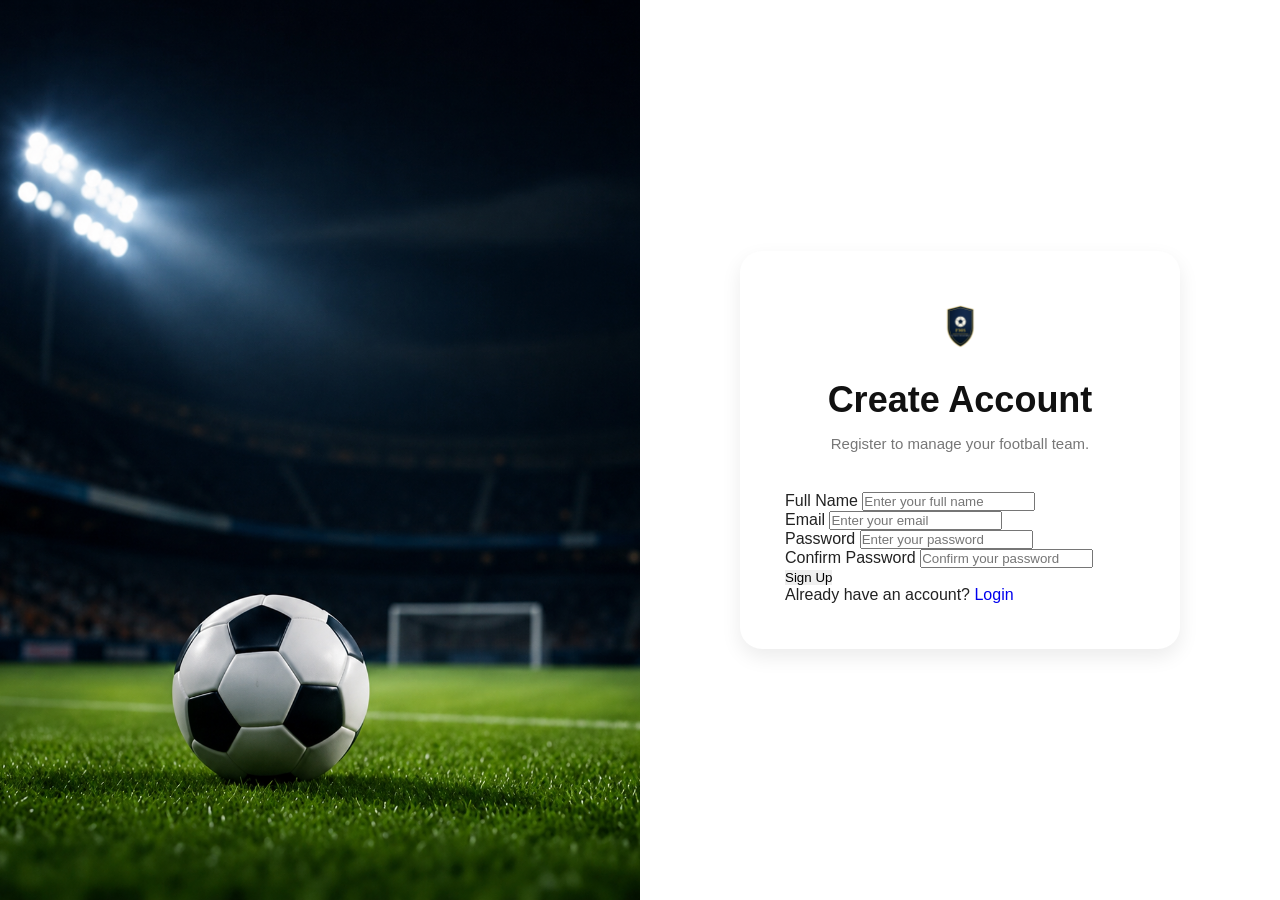
==== signup.html @ fb14f74a "Initial commit" ====
<!DOCTYPE html>
<html lang="en">

<head>

    <meta charset="UTF-8">

    <meta name="viewport" content="width=device-width, initial-scale=1.0">

    <title>Sign Up</title>

    <link rel="stylesheet" href="style.css">

</head>

<body>

<div class="signup-container">

    <!-- Left Side -->

    <div class="signup-left">

        <img src="assets/football.jpg" alt="Football Image">

    </div>

    <!-- Right Side -->

    <div class="signup-right">

        <div class="signup-box">

            <img src="assets/logo.png" alt="Logo" class="signup-logo">

            <h2>Create Account</h2>

            <p class="subtitle">
                Register to manage your football team.
            </p>

            <form>

                <div class="input-group">

                    <label>Full Name</label>

                    <input
                        type="text"
                        placeholder="Enter your full name"
                        required>

                </div>

                <div class="input-group">

                    <label>Email</label>

                    <input
                        type="email"
                        placeholder="Enter your email"
                        required>

                </div>

                <div class="input-group">

                    <label>Password</label>

                    <input
                        type="password"
                        placeholder="Enter your password"
                        required>

                </div>

                <div class="input-group">

                    <label>Confirm Password</label>

                    <input
                        type="password"
                        placeholder="Confirm your password"
                        required>

                </div>

                <button type="submit">

                    Sign Up

                </button>

            </form>

            <p class="login-text">

                Already have an account?

                <a href="login.html">

                    Login

                </a>

            </p>

        </div>

    </div>

</div>

</body>

</html>
---- style.css ----
/* ======================================================
   FOOTBALL MANAGEMENT SYSTEM
   GLOBAL CSS
====================================================== */

*{
    margin:0;
    padding:0;
    box-sizing:border-box;
    font-family:Arial, Helvetica, sans-serif;
}

html{
    scroll-behavior:smooth;
}

body{
    background:#f4f5fb;
    color:#222;
    overflow-x:hidden;
}

img{
    max-width:100%;
    display:block;
}

a{
    text-decoration:none;
}

ul{
    list-style:none;
}

button{
    border:none;
    outline:none;
    cursor:pointer;
    transition:.3s;
}

/* ======================================================
   COLORS
====================================================== */

:root{

    --primary:#5D5FEF;
    --primary-dark:#4A4CD8;
    --sidebar:#66659A;

    --white:#ffffff;
    --black:#222222;

    --bg:#F5F6FB;

    --text:#666666;

    --border:#E4E4E4;

    --shadow:0 8px 20px rgba(0,0,0,.08);

    --radius:18px;

}

/* ======================================================
   LANDING PAGE
====================================================== */

.container{

    width:100%;

    min-height:100vh;

    background:#fff;

}

/* ======================================================
   NAVBAR
====================================================== */

.navbar{

    width:100%;

    height:90px;

    display:flex;

    justify-content:space-between;

    align-items:center;

    padding:0 70px;

    background:#fff;

}

.logo{

    display:flex;

    align-items:center;

}

.logo img{

    width:95px;

    height:auto;

}

.nav-links{

    display:flex;

    align-items:center;

    gap:45px;

}

.nav-links li{

    list-style:none;

}

.nav-links a{

    color:#111;

    font-size:17px;

    font-weight:600;

    transition:.3s;

}

.nav-links a:hover{

    color:var(--primary);

}

.nav-btn{

    background:var(--primary);

    color:#fff;

    padding:13px 28px;

    border-radius:12px;

    font-size:15px;

    font-weight:600;

    transition:.3s;

}

.nav-btn:hover{

    background:var(--primary-dark);

}

/* ======================================================
   HERO
====================================================== */

.hero{

    width:100%;

    height:calc(100vh - 90px);

    display:flex;

    justify-content:space-between;

    align-items:center;

    overflow:hidden;

}

.hero-content{

    width:48%;

    padding-left:80px;

}

.hero-content h1{

    font-size:62px;

    line-height:76px;

    color:#111;

    font-weight:700;

}

.hero-content span{

    color:var(--primary);

}

.hero-content p{

    width:78%;

    margin-top:25px;

    color:#666;

    line-height:30px;

    font-size:18px;

}

.hero-btn{

    display:inline-block;

    margin-top:35px;

    padding:15px 34px;

    background:var(--primary);

    color:#fff;

    border-radius:12px;

    font-size:16px;

    font-weight:600;

    transition:.3s;

}

.hero-btn:hover{

    background:var(--primary-dark);

}

.hero-image{

    width:52%;

    height:100%;

    overflow:hidden;

    clip-path:polygon(28% 0,100% 0,100% 100%,0 100%);

}

.hero-image img{

    width:100%;

    height:100%;

    object-fit:cover;

}

/* ======================================================
   TABLET
====================================================== */

@media(max-width:992px){

.navbar{

padding:25px;

}

.hero{

flex-direction:column;

height:auto;

}

.hero-content{

width:100%;

padding:50px;

text-align:center;

}

.hero-content p{

width:100%;

}

.hero-image{

width:100%;

height:450px;

clip-path:none;

}

}

/* ======================================================
   MOBILE
====================================================== */

@media(max-width:768px){

.navbar{

flex-direction:column;

height:auto;

padding:20px;

gap:20px;

}

.nav-links{

flex-wrap:wrap;

justify-content:center;

gap:20px;

}

.hero-content{

padding:25px;

}

.hero-content h1{

font-size:42px;

line-height:55px;

}

.hero-content p{

font-size:16px;

}

.hero-image{

height:330px;

}

.logo img{

width:85px;

}

}

/* ======================================================
   SMALL MOBILE
====================================================== */

@media(max-width:480px){

.hero-content h1{

font-size:34px;

line-height:44px;

}

.hero-content p{

font-size:15px;

}

.hero-btn{

padding:12px 25px;

}

.nav-btn{

padding:10px 18px;

}

}

/* ======================================================
   LOGIN & SIGNUP PAGE
====================================================== */

.login-container,
.signup-container{
    width:100%;
    min-height:100vh;
    display:flex;
    background:var(--bg);
}

/* ==========================
   LEFT IMAGE
========================== */

.login-left,
.signup-left{
    width:50%;
    overflow:hidden;
}

.login-left img,
.signup-left img{
    width:100%;
    height:100vh;
    object-fit:cover;
}

/* ==========================
   RIGHT SIDE
========================== */

.login-right,
.signup-right{
    width:50%;
    display:flex;
    justify-content:center;
    align-items:center;
    background:#fff;
}

/* ==========================
   FORM BOX
========================== */

.login-box,
.signup-box{

    width:440px;

    background:#fff;

    padding:45px;

    border-radius:22px;

    box-shadow:var(--shadow);

}

.login-logo,
.signup-logo{

    width:95px;

    margin:auto;

    margin-bottom:20px;

}

.login-box h2,
.signup-box h2{

    text-align:center;

    font-size:36px;

    color:#111;

    margin-bottom:10px;

}

.subtitle{

    text-align:center;

    color:#777;

    margin-bottom:35px;

    line-height:26px;

    font-size:15px;

}

/* ==========================
   FORM
========================== */

.form-group{

    margin-bottom:22px;

}

.form-group label{

    display:block;

    margin-bottom:8px;

    color:#222;

    font-size:15px;

    font-weight:600;

}

.form-group input{

    width:100%;

    padding:15px 18px;

    border:1px solid var(--border);

    border-radius:12px;

    font-size:15px;

    outline:none;

    transition:.3s;

}

.form-group input:focus{

    border-color:var(--primary);

    box-shadow:0 0 0 3px rgba(93,95,239,.15);

}

/* ==========================
   OPTIONS
========================== */

.form-options{

    display:flex;

    justify-content:space-between;

    align-items:center;

    margin-bottom:25px;

    font-size:14px;

}

.form-options label{

    display:flex;

    align-items:center;

    gap:8px;

    color:#555;

}

.form-options a{

    color:var(--primary);

    font-weight:600;

}

.form-options a:hover{

    text-decoration:underline;

}

/* ==========================
   BUTTON
========================== */

.login-btn,
.signup-btn{

    width:100%;

    padding:15px;

    background:var(--primary);

    color:#fff;

    border-radius:12px;

    font-size:16px;

    font-weight:600;

    transition:.3s;

}

.login-btn:hover,
.signup-btn:hover{

    background:var(--primary-dark);

}

/* ==========================
   FOOTER LINK
========================== */

.signup-link,
.login-link{

    margin-top:25px;

    text-align:center;

    color:#666;

    font-size:15px;

}

.signup-link a,
.login-link a{

    color:var(--primary);

    font-weight:600;

}

.signup-link a:hover,
.login-link a:hover{

    text-decoration:underline;

}

/* ==========================
   RESPONSIVE
========================== */

@media(max-width:992px){

.login-container,
.signup-container{

    flex-direction:column;

}

.login-left,
.signup-left{

    width:100%;

    height:320px;

}

.login-left img,
.signup-left img{

    height:320px;

}

.login-right,
.signup-right{

    width:100%;

    padding:40px 20px;

}

.login-box,
.signup-box{

    width:100%;

    max-width:500px;

}

}

@media(max-width:600px){

.login-box,
.signup-box{

    padding:30px 25px;

}

.login-box h2,
.signup-box h2{

    font-size:30px;

}

.subtitle{

    font-size:14px;

}

.form-group input{

    padding:13px 15px;

}

.login-btn,
.signup-btn{

    padding:14px;

}

.login-logo,
.signup-logo{

    width:80px;

}

}

/* ======================================================
                    DASHBOARD
====================================================== */

.dashboard-container{
    display:flex;
    min-height:100vh;
    background:#f5f6fb;
}

/* ======================================================
                    SIDEBAR
====================================================== */

.sidebar{
    width:270px;
    background:#66659A;
    position:fixed;
    left:0;
    top:0;
    bottom:0;
    padding:30px 20px;
    display:flex;
    flex-direction:column;
}

.logo-section{
    text-align:center;
    margin-bottom:45px;
}

.logo-section img{
    width:120px;
    margin:auto;
}

.menu{
    width:100%;
}

.menu li{
    margin:12px 0;
}

.menu li a{
    display:flex;
    align-items:center;
    gap:18px;
    padding:14px 18px;
    color:#fff;
    border-radius:12px;
    font-size:17px;
    font-weight:500;
    transition:.3s;
}

.menu li a i{
    width:28px;
    text-align:center;
    font-size:20px;
}

.menu li:hover a{
    background:rgba(255,255,255,.15);
}

.menu li.active a{
    background:#fff;
    color:#66659A;
    font-weight:600;
}

/* ======================================================
                    MAIN CONTENT
====================================================== */

.main-content{
    margin-left:270px;
    width:calc(100% - 270px);
    padding:40px;
}

/* ======================================================
                    HEADER
====================================================== */

.top-header{
    display:flex;
    justify-content:space-between;
    align-items:center;
    margin-bottom:35px;
}

.top-header h1{
    font-size:38px;
    color:#222;
    font-weight:700;
}

.top-header p{
    margin-top:6px;
    color:#777;
    font-size:16px;
}

.profile-box img{
    width:55px;
    height:55px;
    border-radius:50%;
    object-fit:cover;
}

/* ======================================================
                  DASHBOARD CARDS
====================================================== */

.cards-container{
    display:grid;
    grid-template-columns:repeat(5,1fr);
    gap:20px;
    margin-bottom:35px;
}

.dashboard-card{
    background:#fff;
    border-radius:18px;
    padding:28px;
    text-align:center;
    box-shadow:0 8px 18px rgba(0,0,0,.06);
    transition:.3s;
}

.dashboard-card:hover{
    transform:translateY(-5px);
}

.dashboard-card h2{
    font-size:34px;
    color:#5D5FEF;
    margin-bottom:10px;
}

.dashboard-card p{
    color:#666;
    font-size:16px;
    font-weight:600;
}

/* ======================================================
                BOTTOM GRID
====================================================== */

.dashboard-bottom{
    display:grid;
    grid-template-columns:1fr 1.4fr;
    gap:25px;
}

/* ======================================================
                 CARD HEADER
====================================================== */

.card-header{
    display:flex;
    justify-content:space-between;
    align-items:center;
    margin-bottom:25px;
}

.card-header h2{
    font-size:22px;
    color:#222;
}

.card-header a{
    color:#5D5FEF;
    font-weight:600;
}

/* ======================================================
                  NEXT MATCH
====================================================== */

.next-match{
    background:#fff;
    border-radius:20px;
    padding:28px;
    box-shadow:0 8px 18px rgba(0,0,0,.06);
}

.match-card{
    display:flex;
    justify-content:space-between;
    align-items:center;
    margin-top:25px;
}

.team{
    text-align:center;
}

.team img{
    width:85px;
    height:85px;
    object-fit:contain;
    margin:auto;
    margin-bottom:15px;
}

.team h3{
    font-size:18px;
    color:#222;
}

.vs-section{
    text-align:center;
}

.vs-section h1{
    color:#5D5FEF;
    font-size:42px;
}

.vs-section p{
    margin-top:12px;
    color:#666;
}

.vs-section span{
    display:block;
    margin-top:5px;
    font-weight:600;
}

.venue{
    margin-top:25px;
    text-align:center;
    color:#666;
}

.venue i{
    color:#5D5FEF;
    margin-right:8px;
}

/* ======================================================
                RECENT RESULTS
====================================================== */

.recent-results{
    background:#fff;
    border-radius:20px;
    padding:28px;
    box-shadow:0 8px 18px rgba(0,0,0,.06);
}

.recent-results table{
    width:100%;
    border-collapse:collapse;
}

.recent-results th{
    text-align:left;
    padding:16px;
    color:#666;
    border-bottom:1px solid #eee;
}

.recent-results td{
    padding:18px 16px;
    border-bottom:1px solid #f2f2f2;
}

.badge{
    padding:8px 18px;
    border-radius:25px;
    color:#fff;
    font-size:13px;
    font-weight:600;
}

.badge.win{
    background:#27ae60;
}

.badge.draw{
    background:#f39c12;
}

.badge.loss{
    background:#e74c3c;
}

/* ======================================================
                  RESPONSIVE
====================================================== */

@media(max-width:1200px){

.cards-container{
    grid-template-columns:repeat(3,1fr);
}

.dashboard-bottom{
    grid-template-columns:1fr;
}

}

@media(max-width:992px){

.sidebar{
    width:220px;
}

.main-content{
    margin-left:220px;
    width:calc(100% - 220px);
}

.cards-container{
    grid-template-columns:repeat(2,1fr);
}

}

@media(max-width:768px){

.dashboard-container{
    flex-direction:column;
}

.sidebar{
    position:relative;
    width:100%;
    height:auto;
}

.main-content{
    margin-left:0;
    width:100%;
    padding:20px;
}

.top-header{
    flex-direction:column;
    align-items:flex-start;
    gap:15px;
}

.cards-container{
    grid-template-columns:1fr;
}

.match-card{
    flex-direction:column;
    gap:25px;
}

}

/* ======================================================
                    TEAM PAGE
====================================================== */

.team-toolbar{
    display:flex;
    justify-content:space-between;
    align-items:center;
    margin-bottom:35px;
}

.search-box{
    width:340px;
    height:50px;
    background:#fff;
    border:1px solid #ddd;
    border-radius:12px;
    display:flex;
    align-items:center;
    padding:0 18px;
    box-shadow:0 5px 12px rgba(0,0,0,.05);
}

.search-box i{
    color:#66659A;
    margin-right:12px;
}

.search-box input{
    width:100%;
    border:none;
    outline:none;
    font-size:15px;
    background:transparent;
}

.add-player-btn{
    background:#5D5FEF;
    color:#fff;
    border:none;
    padding:14px 26px;
    border-radius:12px;
    font-size:15px;
    font-weight:600;
    cursor:pointer;
    transition:.3s;
}

.add-player-btn:hover{
    background:#4a4cd8;
}

.add-player-btn i{
    margin-right:8px;
}

/*==================================
        TEAM PAGE
==================================*/

.team-header{

    display:flex;

    justify-content:space-between;

    align-items:center;

    margin-bottom:30px;

}

.team-header h1{

    font-size:40px;

    font-weight:700;

    color:#111;

}

.add-player-btn{

    background:#5D5FEF;

    color:#fff;

    border:none;

    padding:15px 30px;

    border-radius:10px;

    font-size:17px;

    font-weight:600;

    cursor:pointer;

}

.add-player-btn:hover{

    background:#4c4ee0;

}

.team-table{

    background:#fff;

    border:1px solid #d9d9d9;

    border-radius:8px;

    overflow:hidden;

}

.team-table table{

    width:100%;

    border-collapse:collapse;

}

.team-table th{

    text-align:left;

    padding:24px;

    font-size:18px;

    color:#8c817a;

    font-weight:700;

}

.team-table td{

    padding:24px;

    font-size:18px;

    font-weight:600;

    color:#111;

}

.team-table tbody tr{

    border-top:1px solid #eeeeee;

}

.team-table tbody tr:hover{

    background:#f8f8ff;

}

/* ======================================================
                    SCHEDULE PAGE
====================================================== */

.schedule-header{
    display:flex;
    justify-content:space-between;
    align-items:center;
    margin-bottom:35px;
}

.schedule-header h1{
    font-size:40px;
    font-weight:700;
    color:#222;
}

.add-match-btn{
    background:#5D5FEF;
    color:#fff;
    border:none;
    padding:14px 30px;
    border-radius:10px;
    font-size:16px;
    font-weight:600;
    cursor:pointer;
    transition:.3s;
}

.add-match-btn:hover{
    background:#4a4cd8;
}

.add-match-btn i{
    margin-right:8px;
}

/* ===========================
        TABLE
=========================== */

.schedule-table{
    width:100%;
    background:#fff;
    border-radius:15px;
    overflow:hidden;
    box-shadow:0 8px 20px rgba(0,0,0,.08);
}

.schedule-table table{
    width:100%;
    border-collapse:collapse;
}

.schedule-table thead{
    background:#5D5FEF;
}

.schedule-table th{
    color:#fff;
    padding:18px;
    text-align:left;
    font-size:16px;
    font-weight:600;
}

.schedule-table td{
    padding:18px;
    border-bottom:1px solid #ececec;
    font-size:15px;
    color:#444;
}

.schedule-table tbody tr{
    transition:.3s;
}

.schedule-table tbody tr:hover{
    background:#f5f5ff;
}

/* ===========================
        STATUS
=========================== */

.status{
    display:inline-block;
    padding:8px 18px;
    border-radius:25px;
    font-size:13px;
    font-weight:600;
    color:#fff;
}

.status.upcoming{
    background:#f39c12;
}

.status.completed{
    background:#27ae60;
}

.status.cancelled{
    background:#e74c3c;
}

/* ===========================
        RESPONSIVE
=========================== */

@media(max-width:992px){

.schedule-header{
    flex-direction:column;
    align-items:flex-start;
    gap:20px;
}

.add-match-btn{
    width:220px;
}

.schedule-table{
    overflow-x:auto;
}

.schedule-table table{
    min-width:800px;
}

}

@media(max-width:768px){

.schedule-header h1{
    font-size:30px;
}

.add-match-btn{
    width:100%;
}

}

@media(max-width:480px){

.schedule-header h1{
    font-size:26px;
}

.schedule-table th,
.schedule-table td{
    padding:14px;
    font-size:14px;
}

}

/* ======================================================
                    MATCHES PAGE
====================================================== */

.matches-header{
    display:flex;
    justify-content:space-between;
    align-items:center;
    margin-bottom:35px;
}

.matches-header h1{
    font-size:40px;
    font-weight:700;
    color:#222;
}

.add-match-btn{
    background:#5D5FEF;
    color:#fff;
    border:none;
    padding:14px 30px;
    border-radius:10px;
    font-size:16px;
    font-weight:600;
    cursor:pointer;
    transition:.3s;
}

.add-match-btn:hover{
    background:#4a4cd8;
}

.add-match-btn i{
    margin-right:8px;
}

/* ==========================
        MATCH TABLE
========================== */

.matches-table{
    width:100%;
    background:#fff;
    border-radius:15px;
    overflow:hidden;
    box-shadow:0 8px 20px rgba(0,0,0,.08);
}

.matches-table table{
    width:100%;
    border-collapse:collapse;
}

.matches-table thead{
    background:#5D5FEF;
}

.matches-table th{
    color:#fff;
    padding:18px;
    text-align:left;
    font-size:16px;
    font-weight:600;
}

.matches-table td{
    padding:18px;
    border-bottom:1px solid #ececec;
    font-size:15px;
    color:#444;
}

.matches-table tbody tr{
    transition:.3s;
}

.matches-table tbody tr:hover{
    background:#f5f5ff;
}

/* ==========================
        STATUS BADGES
========================== */

.status{
    display:inline-block;
    padding:8px 18px;
    border-radius:25px;
    color:#fff;
    font-size:13px;
    font-weight:600;
    text-align:center;
}

.status.completed{
    background:#27ae60;
}

.status.upcoming{
    background:#f39c12;
}

.status.cancelled{
    background:#e74c3c;
}

.status.draw{
    background:#3498db;
}

/* ==========================
        RESPONSIVE
========================== */

@media(max-width:992px){

.matches-header{
    flex-direction:column;
    align-items:flex-start;
    gap:20px;
}

.add-match-btn{
    width:220px;
}

.matches-table{
    overflow-x:auto;
}

.matches-table table{
    min-width:850px;
}

}

@media(max-width:768px){

.matches-header h1{
    font-size:30px;
}

.add-match-btn{
    width:100%;
}

}

@media(max-width:480px){

.matches-header h1{
    font-size:26px;
}

.matches-table th,
.matches-table td{
    padding:14px;
    font-size:14px;
}

}

/*=========================================
        STATISTICS PAGE
=========================================*/

.statistics-content{
    margin-left:260px;
    width:calc(100% - 260px);
    min-height:100vh;
    padding:35px;
    background:#f4f6fb;
    overflow-x:hidden;
}

.statistics-content h1{
    font-size:36px;
    color:#222;
    margin-bottom:35px;
    font-weight:700;
}

/* Cards */

.statistics-cards{
    display:grid;
    grid-template-columns:repeat(4,1fr);
    gap:25px;
    margin-bottom:35px;
}

.statistics-card{
    background:#fff;
    border-radius:16px;
    padding:30px;
    text-align:center;
    box-shadow:0 8px 18px rgba(0,0,0,.08);
    transition:.3s;
}

.statistics-card:hover{
    transform:translateY(-5px);
}

.statistics-card h2{
    font-size:40px;
    color:#5B5BF0;
    margin-bottom:10px;
}

.statistics-card p{
    font-size:17px;
    color:#555;
    font-weight:600;
}

/* Chart Section */

.statistics-chart-section{

    display:grid;

    grid-template-columns:2fr 1fr;

    gap:25px;

    width:100%;

}

.statistics-chart-card{
    background:#fff;
    border-radius:18px;
    padding:25px;
    box-shadow:0 8px 18px rgba(0,0,0,.08);
}

.statistics-chart-card h2{
    font-size:22px;
    color:#222;
    margin-bottom:20px;
}

.statistics-chart-card img{

    width:100%;

    height:auto;

    max-height:300px;

    object-fit:contain;

}



/* Responsive */

@media(max-width:1200px){

.statistics-cards{
    grid-template-columns:repeat(2,1fr);
}

.statistics-summary{
    grid-template-columns:repeat(2,1fr);
}

.statistics-chart-section{
    grid-template-columns:1fr;
}

}

@media(max-width:768px){

.statistics-content{
    margin-left:0;
    padding:20px;
}

.statistics-cards{
    grid-template-columns:1fr;
}

.statistics-summary{
    grid-template-columns:1fr;
}

.statistics-content h1{
    font-size:28px;
}

.statistics-chart-card img{
    height:230px;
}

}

/*=========================================
        NOTIFICATIONS PAGE
=========================================*/

.notifications-content{
    margin-left:260px;
    width:calc(100% - 260px);
    min-height:100vh;
    padding:35px;
    background:#f4f6fb;
}

/* Header */

.notifications-header{
    display:flex;
    justify-content:space-between;
    align-items:center;
    margin-bottom:35px;
}

.notifications-header h1{
    font-size:36px;
    font-weight:700;
    color:#222;
}

/* Button */

.mark-btn{
    background:#5B5BF0;
    color:#fff;
    border:none;
    padding:14px 26px;
    border-radius:10px;
    font-size:15px;
    font-weight:600;
    cursor:pointer;
    transition:.3s;
}

.mark-btn:hover{
    background:#4545d8;
}

.mark-btn i{
    margin-right:8px;
}

/* Notification List */

.notification-list{
    display:flex;
    flex-direction:column;
    gap:20px;
}

/* Card */

.notification-card{
    display:flex;
    align-items:flex-start;
    gap:20px;
    background:#fff;
    padding:25px;
    border-radius:18px;
    box-shadow:0 8px 20px rgba(0,0,0,.08);
    transition:.3s;
}

.notification-card:hover{
    transform:translateY(-4px);
    box-shadow:0 12px 25px rgba(0,0,0,.12);
}

/* Unread */

.notification-card.unread{
    border-left:6px solid #5B5BF0;
    background:#f8f8ff;
}

/* Icon */

.notification-icon{
    width:60px;
    height:60px;
    background:#5B5BF0;
    color:#fff;
    border-radius:50%;
    display:flex;
    justify-content:center;
    align-items:center;
    flex-shrink:0;
}

.notification-icon i{
    font-size:24px;
}

/* Content */

.notification-details{
    flex:1;
}

.notification-details h3{
    font-size:22px;
    color:#222;
    margin-bottom:8px;
}

.notification-details p{
    font-size:16px;
    color:#666;
    line-height:26px;
    margin-bottom:10px;
}

.notification-details span{
    color:#999;
    font-size:14px;
}

/* Responsive */

@media(max-width:992px){

.notifications-content{

    margin-left:220px;

    width:calc(100% - 220px);

}

.notifications-header{

    flex-direction:column;

    align-items:flex-start;

    gap:20px;

}

}

@media(max-width:768px){

.notifications-content{

    margin-left:0;

    width:100%;

    padding:20px;

}

.notification-card{

    flex-direction:column;

    align-items:flex-start;

}

.notification-icon{

    width:55px;

    height:55px;

}

.notifications-header h1{

    font-size:30px;

}

.mark-btn{

    width:100%;

}

}

@media(max-width:480px){

.notification-card{

    padding:18px;

}

.notification-details h3{

    font-size:18px;

}

.notification-details p{

    font-size:14px;

    line-height:22px;

}

.notification-icon{

    width:50px;

    height:50px;

}

.notification-icon i{

    font-size:20px;

}

.notifications-header h1{

    font-size:26px;

}

}

/*=========================================
            SETTINGS PAGE
=========================================*/

.settings-content{
    margin-left:260px;
    width:calc(100% - 260px);
    min-height:100vh;
    padding:35px;
    background:#f4f6fb;
}

/* Header */

.settings-header{
    margin-bottom:35px;
}

.settings-header h1{
    font-size:36px;
    color:#222;
    font-weight:700;
}

/* Main Card */

.settings-wrapper{
    background:#fff;
    border-radius:20px;
    padding:40px;
    display:flex;
    gap:50px;
    box-shadow:0 10px 25px rgba(0,0,0,.08);
}

/* ==========================
      PROFILE
========================== */

.profile-section{
    width:260px;
    text-align:center;
}

.profile-image{
    width:180px;
    height:180px;
    border-radius:50%;
    object-fit:cover;
    border:6px solid #5B5BF0;
}

.change-photo{
    margin-top:20px;
    width:100%;
    padding:14px;
    border:none;
    background:#5B5BF0;
    color:#fff;
    border-radius:10px;
    cursor:pointer;
    font-size:15px;
    font-weight:600;
    transition:.3s;
}

.change-photo:hover{
    background:#4444d8;
}

/* ==========================
      FORM
========================== */

.settings-form{
    flex:1;
}

.form-group{
    margin-bottom:22px;
}

.form-group label{
    display:block;
    margin-bottom:8px;
    color:#333;
    font-weight:600;
    font-size:15px;
}

.form-group input,
.form-group select{
    width:100%;
    padding:14px 18px;
    border:1px solid #ddd;
    border-radius:10px;
    font-size:15px;
    transition:.3s;
}

.form-group input:focus,
.form-group select:focus{
    outline:none;
    border-color:#5B5BF0;
}

/* ==========================
      TOGGLE SWITCH
========================== */

.notification-setting{
    display:flex;
    justify-content:space-between;
    align-items:center;
}

.switch{
    position:relative;
    display:inline-block;
    width:58px;
    height:30px;
}

.switch input{
    display:none;
}

.slider{
    position:absolute;
    cursor:pointer;
    inset:0;
    background:#ccc;
    border-radius:30px;
    transition:.3s;
}

.slider::before{
    content:"";
    position:absolute;
    width:24px;
    height:24px;
    left:3px;
    top:3px;
    background:#fff;
    border-radius:50%;
    transition:.3s;
}

.switch input:checked + .slider{
    background:#5B5BF0;
}

.switch input:checked + .slider::before{
    transform:translateX(28px);
}

/* ==========================
      SAVE BUTTON
========================== */

.save-btn{
    margin-top:20px;
    background:#5B5BF0;
    color:#fff;
    border:none;
    padding:15px 35px;
    border-radius:10px;
    cursor:pointer;
    font-size:16px;
    font-weight:600;
    transition:.3s;
}

.save-btn:hover{
    background:#4444d8;
}

.save-btn i{
    margin-right:10px;
}

/* ==========================
      RESPONSIVE
========================== */

@media(max-width:1200px){

.settings-wrapper{
    flex-direction:column;
    align-items:center;
}

.profile-section{
    width:100%;
}

.settings-form{
    width:100%;
}

}

@media(max-width:768px){

.settings-content{
    margin-left:0;
    width:100%;
    padding:20px;
}

.settings-header h1{
    font-size:30px;
}

.profile-image{
    width:140px;
    height:140px;
}

.save-btn{
    width:100%;
}

.notification-setting{
    flex-direction:column;
    align-items:flex-start;
    gap:15px;
}

}

@media(max-width:480px){

.settings-wrapper{
    padding:20px;
}

.form-group input,
.form-group select{
    padding:12px;
}

.profile-image{
    width:120px;
    height:120px;
}

.settings-header h1{
    font-size:26px;
}

}
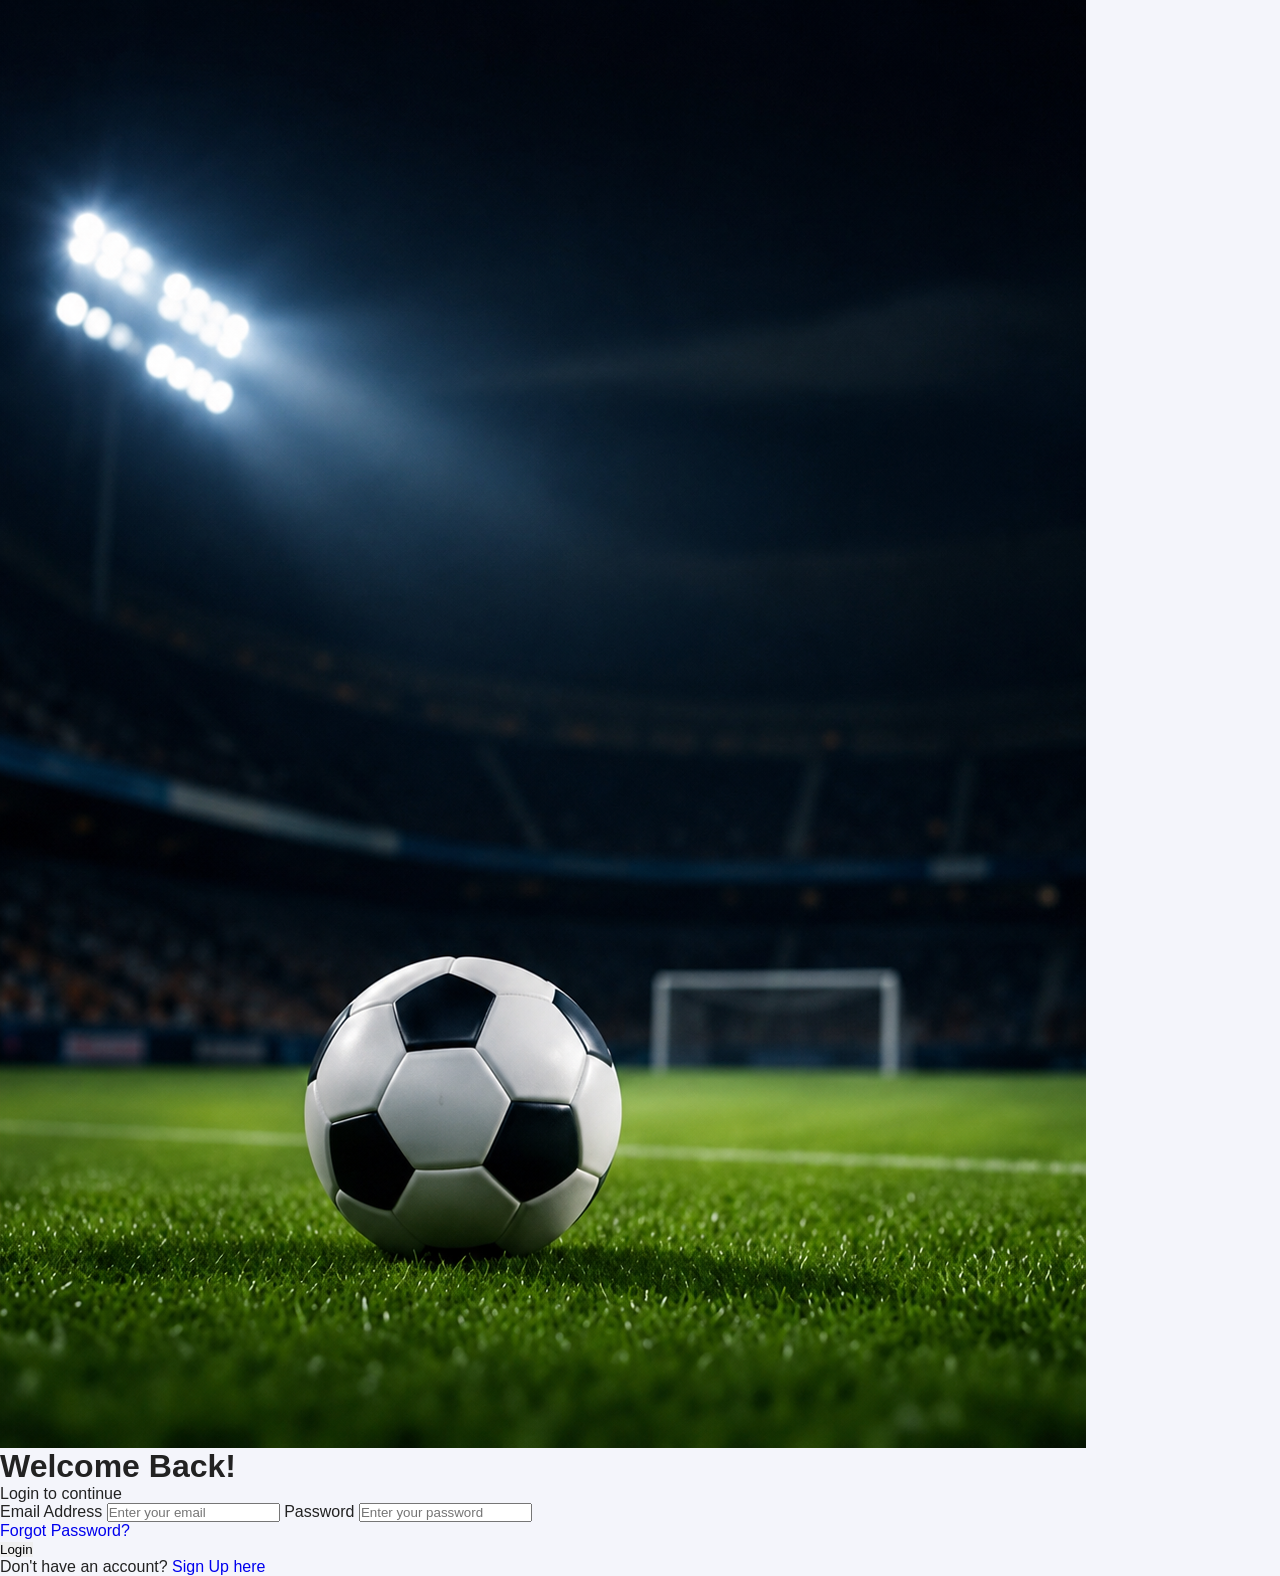
==== commit 2000d4f1: "Update signup.html" ====
--- a/signup.html
+++ b/signup.html
@@ -1,109 +1,75 @@
 <!DOCTYPE html>
 <html lang="en">
-
 <head>
 
-    <meta charset="UTF-8">
+<meta charset="UTF-8">
+<meta name="viewport" content="width=device-width, initial-scale=1.0">
 
-    <meta name="viewport" content="width=device-width, initial-scale=1.0">
+<title>Login</title>
 
-    <title>Sign Up</title>
-
-    <link rel="stylesheet" href="style.css">
+<link rel="stylesheet" href="style.css">
 
 </head>
 
 <body>
 
-<div class="signup-container">
+<div class="login-page">
 
-    <!-- Left Side -->
+    <!-- Left Image -->
 
-    <div class="signup-left">
+    <div class="login-image">
 
-        <img src="assets/football.jpg" alt="Football Image">
+        <img src="assets/football.jpg" alt="Football">
 
     </div>
 
-    <!-- Right Side -->
+    <!-- Right Form -->
 
-    <div class="signup-right">
+    <div class="login-form">
 
-        <div class="signup-box">
+        <h1>Welcome Back!</h1>
 
-            <img src="assets/logo.png" alt="Logo" class="signup-logo">
+        <p>Login to continue</p>
 
-            <h2>Create Account</h2>
+        <form>
 
-            <p class="subtitle">
-                Register to manage your football team.
-            </p>
+            <label>Email Address</label>
 
-            <form>
+            <input
+            type="email"
+            placeholder="Enter your email"
+            required>
 
-                <div class="input-group">
+            <label>Password</label>
 
-                    <label>Full Name</label>
+            <input
+            type="password"
+            placeholder="Enter your password"
+            required>
 
-                    <input
-                        type="text"
-                        placeholder="Enter your full name"
-                        required>
+            <div class="forgot">
 
-                </div>
+                <a href="#">Forgot Password?</a>
 
-                <div class="input-group">
+            </div>
 
-                    <label>Email</label>
+            <button type="submit">
 
-                    <input
-                        type="email"
-                        placeholder="Enter your email"
-                        required>
+                Login
 
-                </div>
+            </button>
 
-                <div class="input-group">
+        </form>
 
-                    <label>Password</label>
+        <div class="signup">
 
-                    <input
-                        type="password"
-                        placeholder="Enter your password"
-                        required>
+            Don't have an account?
 
-                </div>
+            <a href="signup.html">
 
-                <div class="input-group">
+                Sign Up here
 
-                    <label>Confirm Password</label>
-
-                    <input
-                        type="password"
-                        placeholder="Confirm your password"
-                        required>
-
-                </div>
-
-                <button type="submit">
-
-                    Sign Up
-
-                </button>
-
-            </form>
-
-            <p class="login-text">
-
-                Already have an account?
-
-                <a href="login.html">
-
-                    Login
-
-                </a>
-
-            </p>
+            </a>
 
         </div>
 
@@ -112,5 +78,4 @@
 </div>
 
 </body>
-
-</html>+</html>
--- a/style.css
+++ b/style.css
@@ -630,27 +630,23 @@
 .signup-btn{
 
     width:100%;
-
-    padding:15px;
-
-    background:var(--primary);
-
+    padding:14px;
+    margin-top:20px;
+    background:#0d3b66;
     color:#fff;
-
-    border-radius:12px;
-
+    border:none;
+    border-radius:8px;
     font-size:16px;
-
-    font-weight:600;
-
-    transition:.3s;
+    font-weight:600;
+    cursor:pointer;
+    transition:0.3s;
 
 }
 
 .login-btn:hover,
 .signup-btn:hover{
 
-    background:var(--primary-dark);
+    background:#0a2c4a;
 
 }
 
@@ -2251,4 +2247,4 @@
     font-size:26px;
 }
 
-}+}
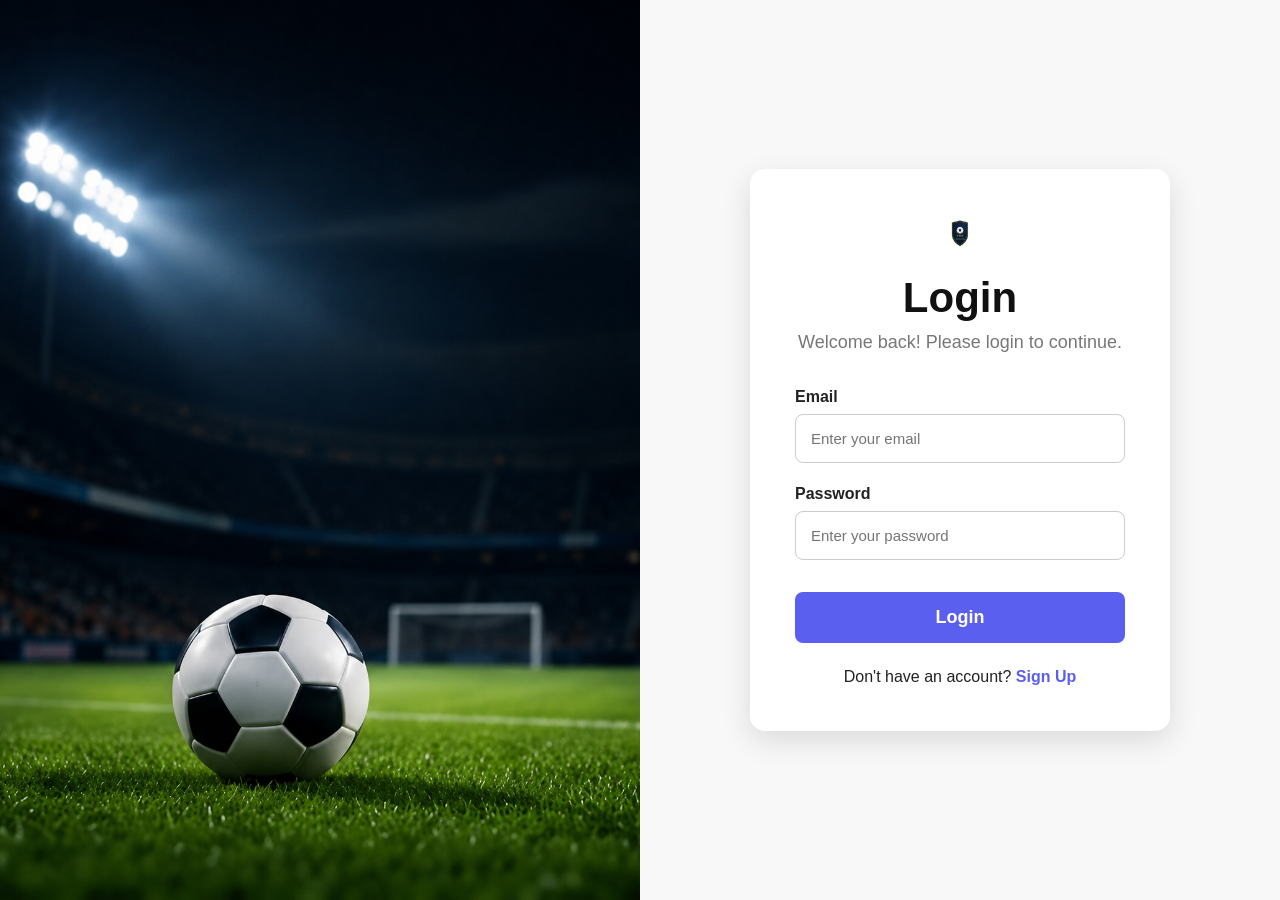
==== commit 25abe2d8: "Update signup.html" ====
--- a/signup.html
+++ b/signup.html
@@ -1,75 +1,85 @@
 <!DOCTYPE html>
 <html lang="en">
+
 <head>
 
-<meta charset="UTF-8">
-<meta name="viewport" content="width=device-width, initial-scale=1.0">
+    <meta charset="UTF-8">
 
-<title>Login</title>
+    <meta name="viewport" content="width=device-width, initial-scale=1.0">
 
-<link rel="stylesheet" href="style.css">
+    <title>Login</title>
+
+    <link rel="stylesheet" href="style.css">
 
 </head>
 
 <body>
 
-<div class="login-page">
+<div class="login-container">
 
-    <!-- Left Image -->
+    <!-- Left Side -->
 
-    <div class="login-image">
+    <div class="login-left">
 
-        <img src="assets/football.jpg" alt="Football">
+        <img src="assets/football.jpg" alt="Football Image">
 
     </div>
 
-    <!-- Right Form -->
+    <!-- Right Side -->
 
-    <div class="login-form">
+    <div class="login-right">
 
-        <h1>Welcome Back!</h1>
+        <div class="login-box">
 
-        <p>Login to continue</p>
+            <img src="assets/logo.png" alt="Logo" class="login-logo">
 
-        <form>
+            <h2>Login</h2>
 
-            <label>Email Address</label>
+            <p class="subtitle">
+                Welcome back! Please login to continue.
+            </p>
 
-            <input
-            type="email"
-            placeholder="Enter your email"
-            required>
+            <!-- Login Form -->
 
-            <label>Password</label>
+            <form action="signup.html" method="get">
 
-            <input
-            type="password"
-            placeholder="Enter your password"
-            required>
+                <div class="input-group">
 
-            <div class="forgot">
+                    <label>Email</label>
 
-                <a href="#">Forgot Password?</a>
+                    <input
+                        type="email"
+                        placeholder="Enter your email"
+                        required>
 
-            </div>
+                </div>
 
-            <button type="submit">
+                <div class="input-group">
 
-                Login
+                    <label>Password</label>
 
-            </button>
+                    <input
+                        type="password"
+                        placeholder="Enter your password"
+                        required>
 
-        </form>
+                </div>
 
-        <div class="signup">
+                <button type="submit" class="login-btn">
+                    Login
+                </button>
 
-            Don't have an account?
+            </form>
 
-            <a href="signup.html">
+            <p class="signup-text">
 
-                Sign Up here
+                Don't have an account?
 
-            </a>
+                <a href="signup.html">
+                    Sign Up
+                </a>
+
+            </p>
 
         </div>
 
@@ -78,4 +88,5 @@
 </div>
 
 </body>
+
 </html>
--- a/style.css
+++ b/style.css
@@ -429,349 +429,156 @@
 
 }
 
-/* ======================================================
-   LOGIN & SIGNUP PAGE
-====================================================== */
-
-.login-container,
-.signup-container{
+/* ===========================
+LOGIN PAGE
+===========================*/
+
+.login-container{
     width:100%;
     min-height:100vh;
     display:flex;
-    background:var(--bg);
-}
-
-/* ==========================
-   LEFT IMAGE
-========================== */
-
-.login-left,
-.signup-left{
+}
+
+/* Left Image */
+
+.login-left{
     width:50%;
-    overflow:hidden;
-}
-
-.login-left img,
-.signup-left img{
+}
+
+.login-left img{
     width:100%;
     height:100vh;
     object-fit:cover;
 }
 
-/* ==========================
-   RIGHT SIDE
-========================== */
-
-.login-right,
-.signup-right{
+/* Right */
+
+.login-right{
     width:50%;
     display:flex;
     justify-content:center;
     align-items:center;
+    background:#f8f8f8;
+}
+
+/* Login Box */
+
+.login-box{
+    width:420px;
     background:#fff;
-}
-
-/* ==========================
-   FORM BOX
-========================== */
-
-.login-box,
-.signup-box{
-
-    width:440px;
-
-    background:#fff;
-
     padding:45px;
-
-    border-radius:22px;
-
-    box-shadow:var(--shadow);
-
-}
-
-.login-logo,
-.signup-logo{
-
-    width:95px;
-
-    margin:auto;
-
-    margin-bottom:20px;
-
-}
-
-.login-box h2,
-.signup-box h2{
-
+    border-radius:15px;
+    box-shadow:0 10px 30px rgba(0,0,0,.12);
+}
+
+/* Logo */
+
+.login-logo{
+    width:60px;
+    display:block;
+    margin:0 auto 20px;
+}
+
+/* Heading */
+
+.login-box h2{
     text-align:center;
-
-    font-size:36px;
-
+    font-size:42px;
+    margin-bottom:10px;
     color:#111;
-
-    margin-bottom:10px;
-
 }
 
 .subtitle{
-
     text-align:center;
-
     color:#777;
-
     margin-bottom:35px;
-
-    line-height:26px;
-
+    font-size:18px;
+}
+
+/* Inputs */
+
+.input-group{
+    margin-bottom:22px;
+}
+
+.input-group label{
+    display:block;
+    font-size:16px;
+    font-weight:600;
+    margin-bottom:8px;
+}
+
+.input-group input{
+    width:100%;
+    padding:15px;
+    border:1px solid #ccc;
+    border-radius:8px;
     font-size:15px;
-
-}
-
-/* ==========================
-   FORM
-========================== */
-
-.form-group{
-
-    margin-bottom:22px;
-
-}
-
-.form-group label{
-
-    display:block;
-
-    margin-bottom:8px;
-
-    color:#222;
-
-    font-size:15px;
-
-    font-weight:600;
-
-}
-
-.form-group input{
-
-    width:100%;
-
-    padding:15px 18px;
-
-    border:1px solid var(--border);
-
-    border-radius:12px;
-
-    font-size:15px;
-
     outline:none;
-
-    transition:.3s;
-
-}
-
-.form-group input:focus{
-
-    border-color:var(--primary);
-
-    box-shadow:0 0 0 3px rgba(93,95,239,.15);
-
-}
-
-/* ==========================
-   OPTIONS
-========================== */
-
-.form-options{
-
-    display:flex;
-
-    justify-content:space-between;
-
-    align-items:center;
-
-    margin-bottom:25px;
-
-    font-size:14px;
-
-}
-
-.form-options label{
-
-    display:flex;
-
-    align-items:center;
-
-    gap:8px;
-
-    color:#555;
-
-}
-
-.form-options a{
-
-    color:var(--primary);
-
-    font-weight:600;
-
-}
-
-.form-options a:hover{
-
-    text-decoration:underline;
-
-}
-
-/* ==========================
-   BUTTON
-========================== */
-
-.login-btn,
-.signup-btn{
-
-    width:100%;
-    padding:14px;
-    margin-top:20px;
-    background:#0d3b66;
+    box-sizing:border-box;
+}
+
+.input-group input:focus{
+    border-color:#5b5ff0;
+}
+
+/* Button */
+
+button{
+    width:100%;
+    padding:15px;
+    margin-top:10px;
+    background:#5b5ff0;
     color:#fff;
     border:none;
     border-radius:8px;
+    font-size:18px;
+    font-weight:600;
+    cursor:pointer;
+}
+
+button:hover{
+    background:#4548d8;
+}
+
+/* Signup */
+
+.signup-text{
+    text-align:center;
+    margin-top:25px;
     font-size:16px;
-    font-weight:600;
-    cursor:pointer;
-    transition:0.3s;
-
-}
-
-.login-btn:hover,
-.signup-btn:hover{
-
-    background:#0a2c4a;
-
-}
-
-/* ==========================
-   FOOTER LINK
-========================== */
-
-.signup-link,
-.login-link{
-
-    margin-top:25px;
-
-    text-align:center;
-
-    color:#666;
-
-    font-size:15px;
-
-}
-
-.signup-link a,
-.login-link a{
-
-    color:var(--primary);
-
-    font-weight:600;
-
-}
-
-.signup-link a:hover,
-.login-link a:hover{
-
+}
+
+.signup-text a{
+    color:#5b5ff0;
+    text-decoration:none;
+    font-weight:600;
+}
+
+.signup-text a:hover{
     text-decoration:underline;
-
-}
-
-/* ==========================
-   RESPONSIVE
-========================== */
-
-@media(max-width:992px){
-
-.login-container,
-.signup-container{
-
+}
+
+/* Responsive */
+
+@media(max-width:900px){
+
+.login-container{
     flex-direction:column;
-
 }
 
 .login-left,
-.signup-left{
-
-    width:100%;
-
-    height:320px;
-
-}
-
-.login-left img,
-.signup-left img{
-
-    height:320px;
-
-}
-
-.login-right,
-.signup-right{
-
-    width:100%;
-
-    padding:40px 20px;
-
-}
-
-.login-box,
-.signup-box{
-
-    width:100%;
-
-    max-width:500px;
-
-}
-
-}
-
-@media(max-width:600px){
-
-.login-box,
-.signup-box{
-
-    padding:30px 25px;
-
-}
-
-.login-box h2,
-.signup-box h2{
-
-    font-size:30px;
-
-}
-
-.subtitle{
-
-    font-size:14px;
-
-}
-
-.form-group input{
-
-    padding:13px 15px;
-
-}
-
-.login-btn,
-.signup-btn{
-
-    padding:14px;
-
-}
-
-.login-logo,
-.signup-logo{
-
-    width:80px;
-
+.login-right{
+    width:100%;
+}
+
+.login-left img{
+    height:300px;
+}
+
+.login-box{
+    width:90%;
+    margin:30px auto;
 }
 
 }
